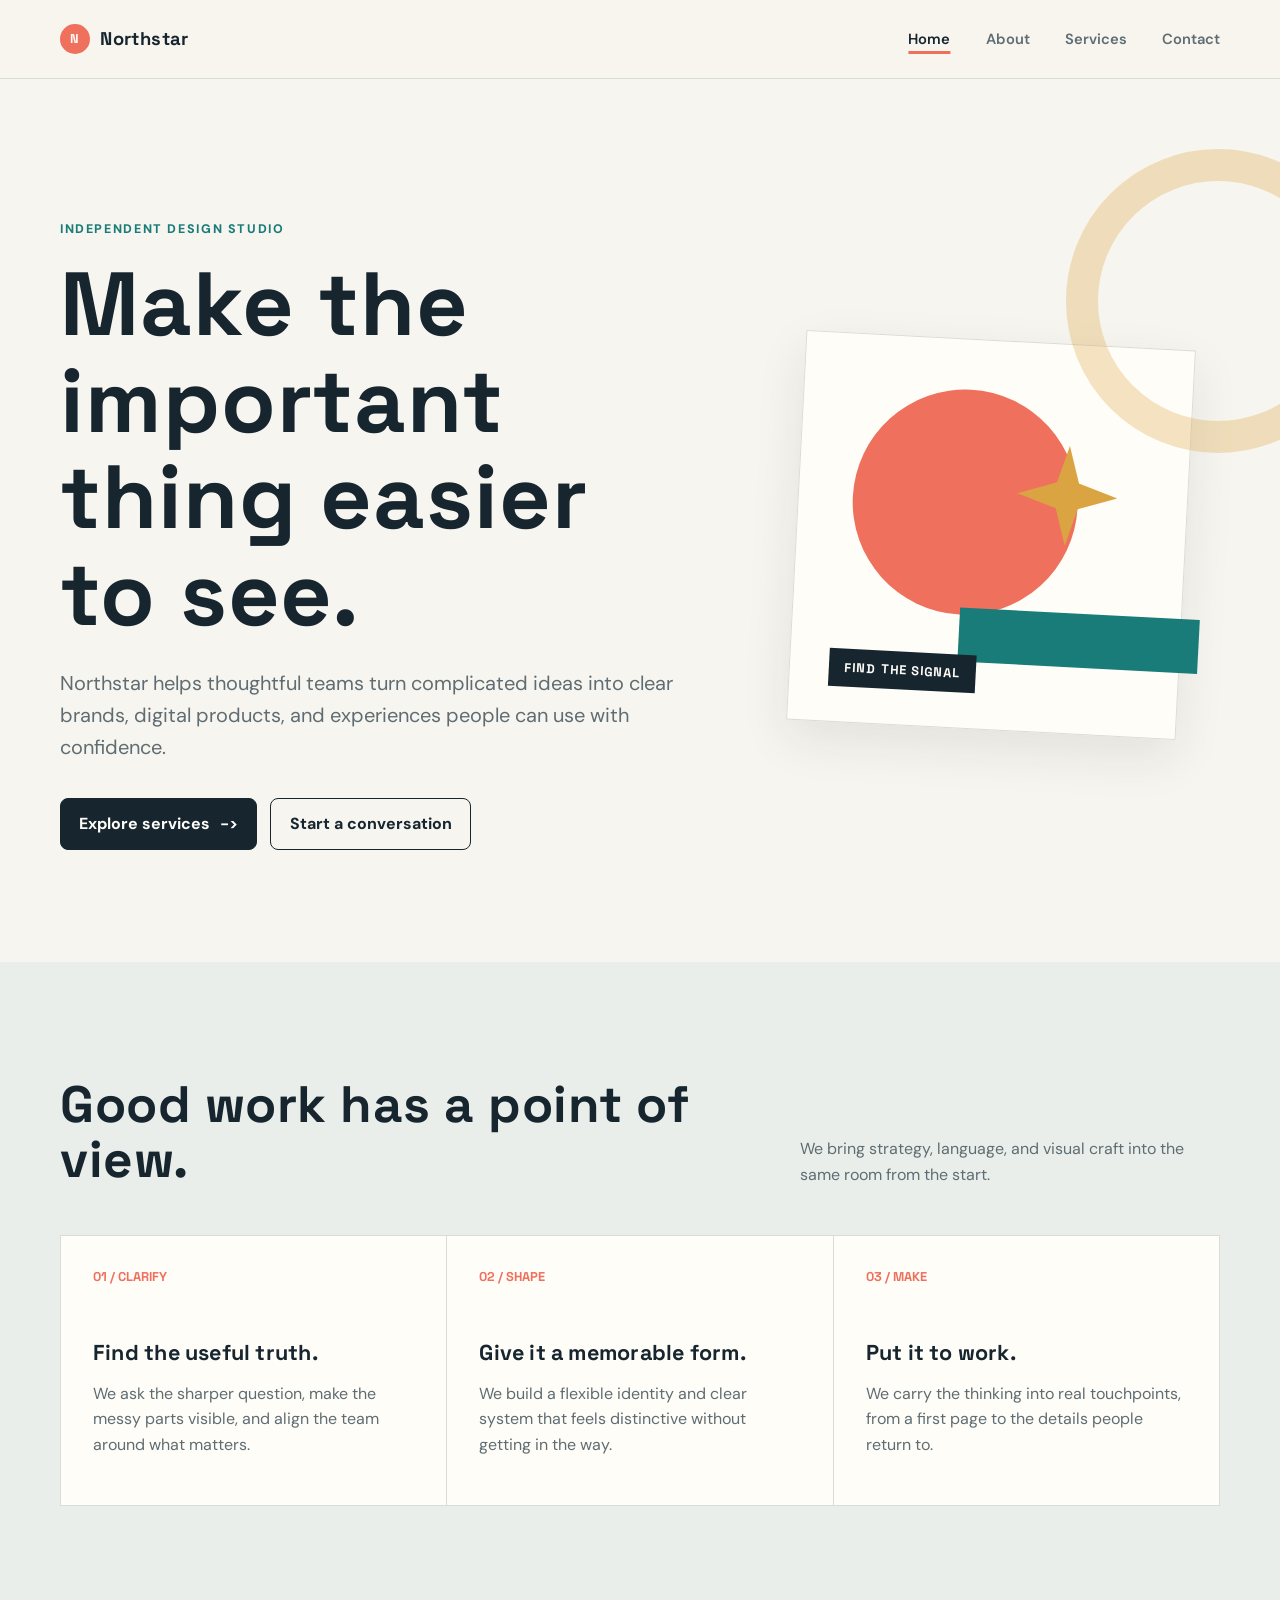
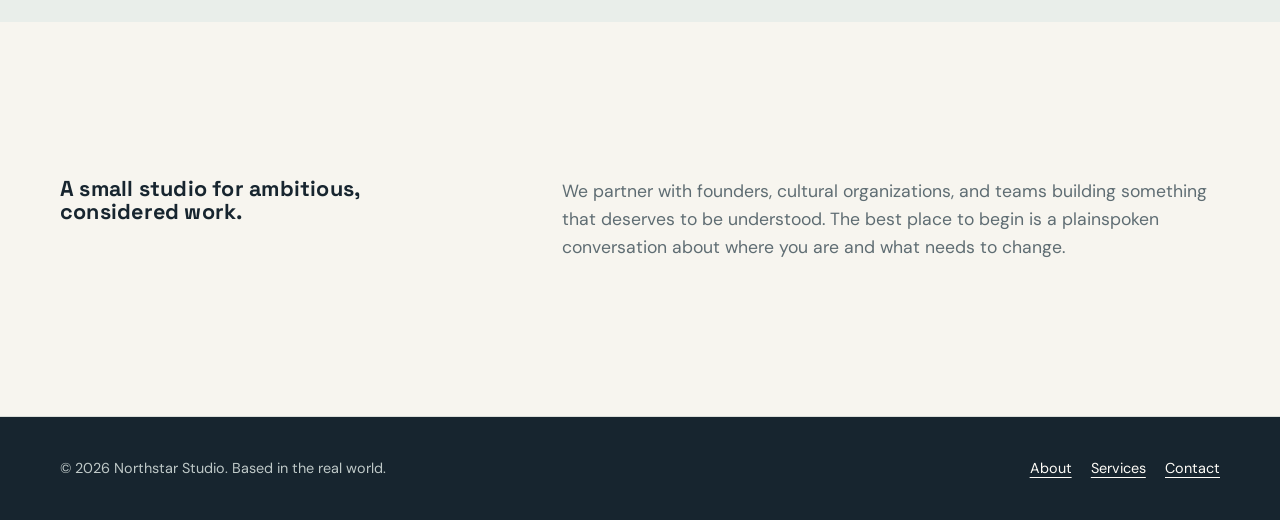
==== index.html @ 001221ac "Create multipage static website" ====
<!doctype html>
<html lang="en">
<head>
  <meta charset="utf-8">
  <meta name="viewport" content="width=device-width, initial-scale=1">
  <title>Northstar Studio | Clear ideas, made useful</title>
  <meta name="description" content="Northstar Studio is an independent design studio helping thoughtful teams turn complex ideas into clear, useful experiences.">
  <meta property="og:title" content="Northstar Studio | Clear ideas, made useful">
  <meta property="og:description" content="An independent design studio for clear, useful brand and digital experiences.">
  <meta property="og:type" content="website">
  <meta property="og:url" content="/index.html">
  <link rel="icon" href="assets/favicon.svg" type="image/svg+xml">
  <link rel="preconnect" href="https://fonts.googleapis.com">
  <link rel="preconnect" href="https://fonts.gstatic.com" crossorigin>
  <link href="https://fonts.googleapis.com/css2?family=DM+Sans:wght@400;500;600;700&family=Space+Grotesk:wght@500;600;700&display=swap" rel="stylesheet">
  <link rel="stylesheet" href="styles.css">
</head>
<body>
  <a class="skip-link" href="#main-content">Skip to content</a>
  <header class="site-header">
    <div class="container nav-wrap">
      <a class="logo" href="index.html" aria-label="Northstar Studio home"><span class="logo-mark" aria-hidden="true">N</span> Northstar</a>
      <button class="menu-button" type="button" data-menu-button aria-expanded="false" aria-controls="primary-navigation">Menu</button>
      <nav id="primary-navigation" data-primary-navigation aria-label="Primary navigation">
        <ul class="nav-list">
          <li><a href="index.html" aria-current="page">Home</a></li>
          <li><a href="about.html">About</a></li>
          <li><a href="services.html">Services</a></li>
          <li><a href="contact.html">Contact</a></li>
        </ul>
      </nav>
    </div>
  </header>
  <main id="main-content">
    <section class="hero">
      <div class="container hero-grid">
        <div>
          <p class="eyebrow">Independent design studio</p>
          <h1>Make the important thing easier to see.</h1>
          <p class="lede">Northstar helps thoughtful teams turn complicated ideas into clear brands, digital products, and experiences people can use with confidence.</p>
          <div class="hero-actions">
            <a class="button" href="services.html">Explore services <span aria-hidden="true">-&gt;</span></a>
            <a class="button button-secondary" href="contact.html">Start a conversation</a>
          </div>
        </div>
        <div class="signal-art" aria-label="Abstract Northstar Studio graphic" role="img">
          <div class="signal-frame"><span class="signal-star" aria-hidden="true"></span><span class="signal-label">Find the signal</span></div>
        </div>
      </div>
    </section>
    <section class="section section-muted" aria-labelledby="approach-title">
      <div class="container">
        <div class="section-heading"><h2 id="approach-title">Good work has a point of view.</h2><p>We bring strategy, language, and visual craft into the same room from the start.</p></div>
        <div class="grid-3">
          <article class="service-card"><span class="service-number">01 / CLARIFY</span><h3>Find the useful truth.</h3><p>We ask the sharper question, make the messy parts visible, and align the team around what matters.</p></article>
          <article class="service-card"><span class="service-number">02 / SHAPE</span><h3>Give it a memorable form.</h3><p>We build a flexible identity and clear system that feels distinctive without getting in the way.</p></article>
          <article class="service-card"><span class="service-number">03 / MAKE</span><h3>Put it to work.</h3><p>We carry the thinking into real touchpoints, from a first page to the details people return to.</p></article>
        </div>
      </div>
    </section>
    <section class="section" aria-labelledby="fit-title">
      <div class="container">
        <div class="band"><h3 id="fit-title">A small studio for ambitious, considered work.</h3><p>We partner with founders, cultural organizations, and teams building something that deserves to be understood. The best place to begin is a plainspoken conversation about where you are and what needs to change.</p></div>
      </div>
    </section>
  </main>
  <footer class="site-footer"><div class="container footer-wrap"><p>&copy; <span data-current-year>2026</span> Northstar Studio. Based in the real world.</p><nav class="footer-links" aria-label="Footer navigation"><a href="about.html">About</a><a href="services.html">Services</a><a href="contact.html">Contact</a></nav></div></footer>
  <script src="script.js" defer></script>
</body>
</html>
---- styles.css ----
:root {
  --ink: #17252f;
  --muted: #5f6d73;
  --paper: #f7f5ef;
  --white: #fffdf8;
  --line: #d9ddd8;
  --coral: #ef705d;
  --teal: #197c78;
  --mustard: #d9a441;
  --shadow: 0 18px 50px rgba(23, 37, 47, 0.09);
  --radius: 8px;
  --max-width: 1160px;
}

* { box-sizing: border-box; }
html { scroll-behavior: smooth; }
body {
  margin: 0;
  color: var(--ink);
  background: var(--paper);
  font-family: "DM Sans", "Segoe UI", sans-serif;
  line-height: 1.6;
}
img { max-width: 100%; display: block; }
a { color: inherit; }
:focus-visible { outline: 3px solid var(--mustard); outline-offset: 4px; }
.skip-link {
  position: absolute;
  top: 0;
  left: 1rem;
  padding: .65rem 1rem;
  color: var(--white);
  background: var(--ink);
  transform: translateY(-120%);
  transition: transform .2s ease;
  z-index: 10;
}
.skip-link:focus { transform: translateY(0); }
.container { width: min(var(--max-width), calc(100% - 2.5rem)); margin-inline: auto; }
.site-header { border-bottom: 1px solid var(--line); background: rgba(247, 245, 239, .96); }
.nav-wrap { min-height: 78px; display: flex; align-items: center; justify-content: space-between; gap: 2rem; }
.logo { display: inline-flex; align-items: center; gap: .65rem; color: var(--ink); text-decoration: none; font: 700 1.15rem/1 "Space Grotesk", sans-serif; letter-spacing: .02em; }
.logo-mark { width: 30px; height: 30px; display: grid; place-items: center; color: var(--white); background: var(--coral); border-radius: 50%; font-size: .8rem; }
.menu-button { display: none; padding: .55rem .7rem; border: 1px solid var(--line); border-radius: var(--radius); color: var(--ink); background: var(--white); font: 700 .8rem "DM Sans", sans-serif; cursor: pointer; }
.nav-list { display: flex; align-items: center; gap: clamp(1rem, 3vw, 2.2rem); margin: 0; padding: 0; list-style: none; }
.nav-list a { color: var(--muted); text-decoration: none; font-size: .92rem; font-weight: 600; }
.nav-list a:hover, .nav-list a[aria-current="page"] { color: var(--ink); }
.nav-list a[aria-current="page"] { text-decoration: underline; text-decoration-color: var(--coral); text-decoration-thickness: 3px; text-underline-offset: 7px; }
.button { display: inline-flex; align-items: center; justify-content: center; gap: .6rem; min-height: 48px; padding: .75rem 1.15rem; border: 1px solid var(--ink); border-radius: var(--radius); background: var(--ink); color: var(--white); text-decoration: none; font-weight: 700; transition: transform .2s ease, background .2s ease; }
.button:hover { transform: translateY(-2px); background: var(--teal); border-color: var(--teal); }
.button-secondary { color: var(--ink); background: transparent; }
.button-secondary:hover { color: var(--white); }
.eyebrow { margin: 0 0 1rem; color: var(--teal); font-size: .78rem; font-weight: 800; letter-spacing: .13em; text-transform: uppercase; }
h1, h2, h3 { margin: 0; font-family: "Space Grotesk", "Segoe UI", sans-serif; line-height: 1.08; letter-spacing: .01em; }
h1 { max-width: 760px; font-size: clamp(2.8rem, 7vw, 5.8rem); }
h2 { font-size: clamp(2rem, 4vw, 3.4rem); }
h3 { font-size: 1.35rem; }
.lede { max-width: 640px; margin: 1.5rem 0 0; color: var(--muted); font-size: clamp(1.05rem, 2vw, 1.25rem); }
.hero { padding: clamp(5rem, 11vw, 9rem) 0 clamp(4rem, 9vw, 7rem); position: relative; overflow: hidden; }
.hero::after { content: ""; position: absolute; width: 240px; height: 240px; right: -90px; top: 70px; border: 32px solid var(--mustard); border-radius: 50%; opacity: .3; }
.hero-actions { display: flex; flex-wrap: wrap; gap: .8rem; margin-top: 2.2rem; }
.hero-grid { display: grid; grid-template-columns: 1.15fr .85fr; align-items: center; gap: 5rem; }
.signal-art { min-height: 390px; position: relative; display: grid; place-items: center; }
.signal-frame { width: min(100%, 390px); aspect-ratio: 1; position: relative; border: 1px solid var(--line); background: var(--white); box-shadow: var(--shadow); transform: rotate(3deg); }
.signal-frame::before, .signal-frame::after { content: ""; position: absolute; background: var(--coral); }
.signal-frame::before { width: 58%; height: 58%; top: 13%; left: 14%; border-radius: 50%; }
.signal-frame::after { width: 62%; height: 14%; right: -5%; bottom: 17%; background: var(--teal); }
.signal-star { position: absolute; z-index: 1; top: 26%; right: 18%; width: 100px; aspect-ratio: 1; background: var(--mustard); clip-path: polygon(50% 0, 61% 37%, 100% 50%, 61% 63%, 50% 100%, 39% 63%, 0 50%, 39% 37%); }
.signal-label { position: absolute; z-index: 2; bottom: 9%; left: 10%; padding: .75rem 1rem; color: var(--white); background: var(--ink); font: 700 .8rem/1.1 "Space Grotesk", sans-serif; letter-spacing: .08em; text-transform: uppercase; }
.section { padding: clamp(4.5rem, 9vw, 7.5rem) 0; }
.section-muted { background: #e9eeea; }
.section-heading { display: flex; align-items: end; justify-content: space-between; gap: 2rem; margin-bottom: 3rem; }
.section-heading p { max-width: 420px; margin: 0; color: var(--muted); }
.grid-3 { display: grid; grid-template-columns: repeat(3, 1fr); gap: 1px; background: var(--line); border: 1px solid var(--line); }
.service-card { min-height: 260px; padding: 2rem; background: var(--white); }
.service-number { display: block; margin-bottom: 3.5rem; color: var(--coral); font: 700 .8rem "Space Grotesk", sans-serif; }
.service-card p, .content-copy p { color: var(--muted); }
.service-card a { display: inline-block; margin-top: 1rem; color: var(--teal); font-weight: 700; text-underline-offset: 4px; }
.band { display: grid; grid-template-columns: .8fr 1.2fr; gap: 4rem; align-items: start; padding: 2.5rem 0; border-top: 1px solid var(--line); }
.band:first-child { border-top: 0; }
.band h3 { max-width: 330px; }
.band p { max-width: 660px; margin: 0; color: var(--muted); font-size: 1.1rem; }
.page-hero { padding: clamp(4rem, 9vw, 7rem) 0; border-bottom: 1px solid var(--line); }
.page-hero h1 { max-width: 850px; }
.page-hero .lede { max-width: 680px; }
.split { display: grid; grid-template-columns: .75fr 1.25fr; gap: 5rem; }
.list { display: grid; gap: 1rem; margin: 0; padding: 0; list-style: none; }
.list li { padding: 1rem 0 1rem 2rem; border-top: 1px solid var(--line); position: relative; }
.list li::before { content: ""; width: 9px; height: 9px; position: absolute; top: 1.55rem; left: 0; background: var(--coral); border-radius: 50%; }
.contact-grid { display: grid; grid-template-columns: repeat(3, 1fr); gap: 1.25rem; }
.contact-item { padding: 1.5rem; border-top: 4px solid var(--teal); background: var(--white); box-shadow: var(--shadow); }
.contact-item h2 { margin-bottom: .7rem; font-size: 1rem; }
.contact-item a { color: var(--teal); font-weight: 700; }
.not-found { min-height: calc(100vh - 250px); display: grid; place-items: center; text-align: center; }
.not-found h1 { font-size: clamp(5rem, 18vw, 12rem); color: var(--coral); }
.not-found p { max-width: 480px; margin: 1rem auto 2rem; color: var(--muted); }
.site-footer { padding: 2.5rem 0; border-top: 1px solid var(--line); background: var(--ink); color: var(--white); }
.footer-wrap { display: flex; align-items: center; justify-content: space-between; gap: 2rem; }
.footer-wrap p { margin: 0; color: #bfc9c8; font-size: .9rem; }
.footer-links { display: flex; gap: 1.2rem; font-size: .9rem; }
.footer-links a { color: var(--white); text-underline-offset: 4px; }
@media (max-width: 760px) {
  .container { width: min(var(--max-width), calc(100% - 2rem)); }
  .nav-wrap { min-height: auto; padding: 1.25rem 0; align-items: flex-start; }
  .menu-button { display: inline-block; }
  [data-primary-navigation] { display: none; width: 100%; }
  [data-primary-navigation][data-open] { display: block; }
  .nav-list { flex-wrap: wrap; justify-content: flex-end; gap: .7rem 1rem; }
  .nav-list a { font-size: .84rem; }
  .hero-grid, .split, .band { grid-template-columns: 1fr; gap: 2.5rem; }
  .hero { padding-top: 4rem; }
  .signal-art { min-height: 300px; }
  .signal-frame { width: min(82vw, 340px); }
  .section-heading { display: block; }
  .section-heading p { margin-top: 1rem; }
  .grid-3, .contact-grid { grid-template-columns: 1fr; }
  .service-card { min-height: auto; }
  .service-number { margin-bottom: 2rem; }
  .footer-wrap { display: block; }
  .footer-links { margin-top: 1rem; }
}
@media (prefers-reduced-motion: reduce) {
  *, *::before, *::after { scroll-behavior: auto !important; transition-duration: .01ms !important; }
}
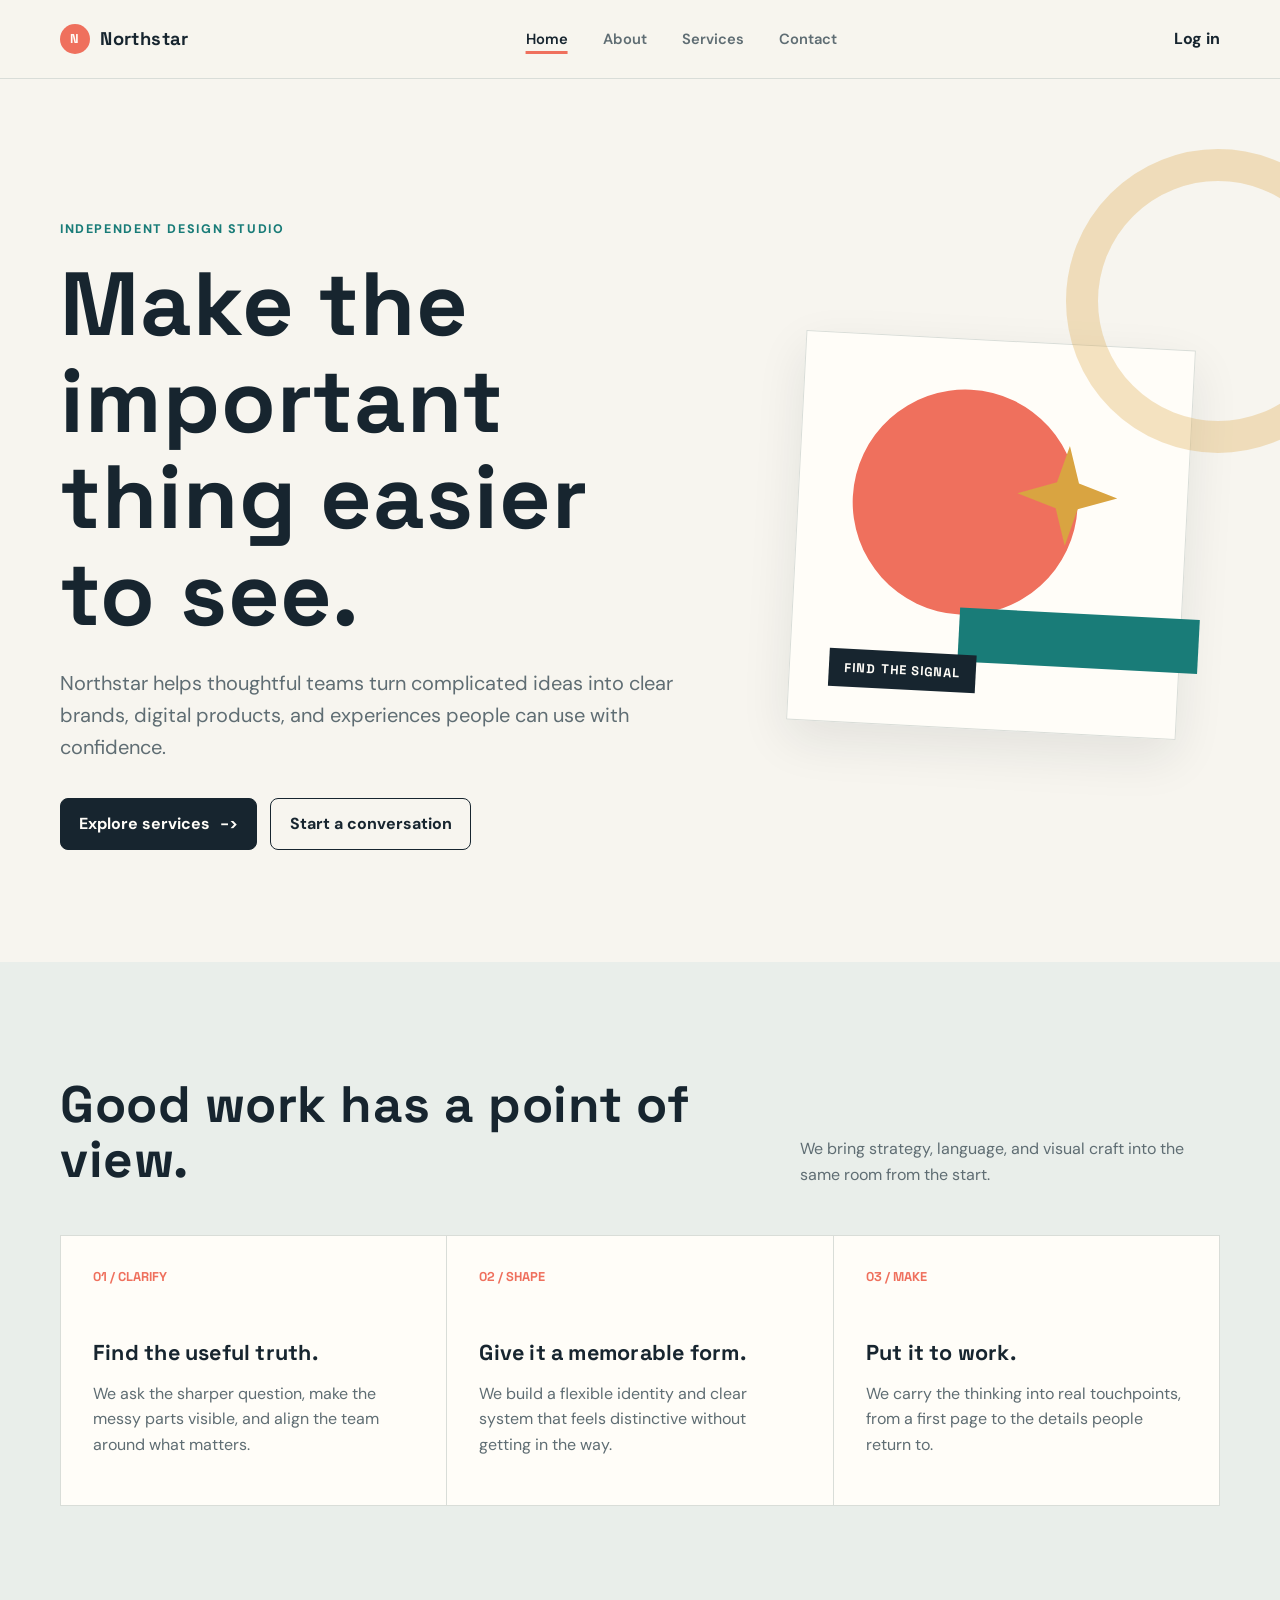
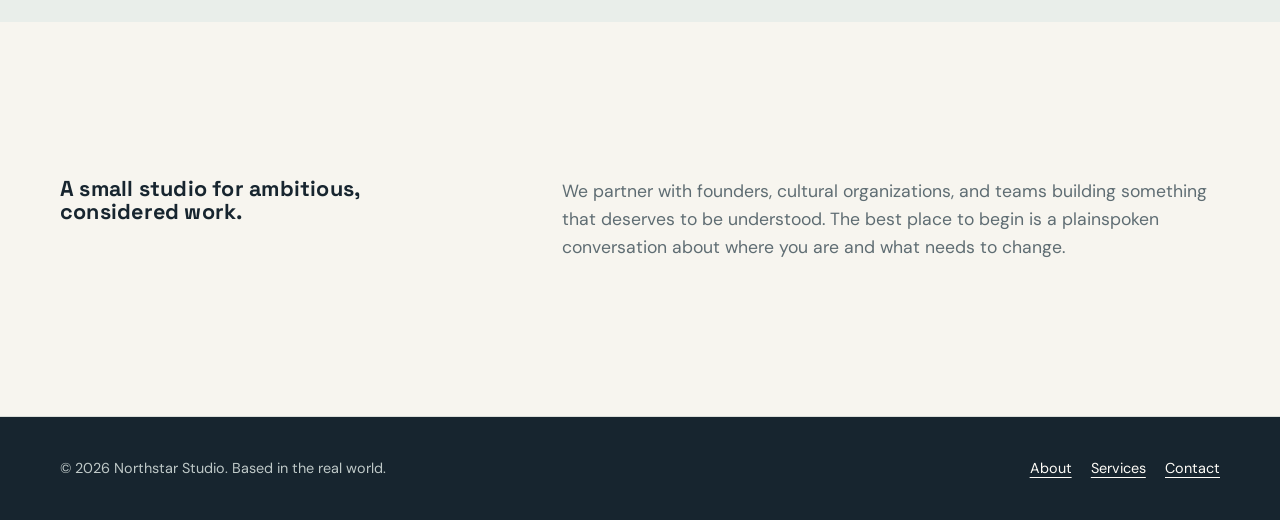
==== commit c86fe297: "Add session login" ====
--- a/index.html
+++ b/index.html
@@ -29,6 +29,16 @@
           <li><a href="contact.html">Contact</a></li>
         </ul>
       </nav>
+      <div class="nav-actions">
+        <div class="auth-links" data-auth-area>
+          <a class="auth-link" data-login-link href="login.html">Log in</a>
+          <div class="user-badge" data-user-block hidden>
+            <span>Hi,</span>
+            <strong data-auth-name>Guest</strong>
+            <button class="button auth-button" type="button" data-logout-button>Log out</button>
+          </div>
+        </div>
+      </div>
     </div>
   </header>
   <main id="main-content">
--- a/styles.css
+++ b/styles.css
@@ -46,6 +46,14 @@
 .nav-list a { color: var(--muted); text-decoration: none; font-size: .92rem; font-weight: 600; }
 .nav-list a:hover, .nav-list a[aria-current="page"] { color: var(--ink); }
 .nav-list a[aria-current="page"] { text-decoration: underline; text-decoration-color: var(--coral); text-decoration-thickness: 3px; text-underline-offset: 7px; }
+.nav-actions { display: flex; align-items: center; gap: 1rem; }
+.auth-links { display: flex; align-items: center; gap: .75rem; }
+.auth-link { color: var(--ink); text-decoration: none; font-weight: 700; }
+.user-badge { display: flex; align-items: center; gap: .75rem; padding: .35rem .55rem .35rem .85rem; border: 1px solid var(--line); border-radius: 999px; background: var(--white); }
+.user-badge span { color: var(--ink); font-size: .8rem; }
+.user-badge strong { font-size: .85rem; }
+.auth-button { min-height: 36px; padding: .45rem .8rem; font-size: .78rem; }
+[hidden] { display: none !important; }
 .button { display: inline-flex; align-items: center; justify-content: center; gap: .6rem; min-height: 48px; padding: .75rem 1.15rem; border: 1px solid var(--ink); border-radius: var(--radius); background: var(--ink); color: var(--white); text-decoration: none; font-weight: 700; transition: transform .2s ease, background .2s ease; }
 .button:hover { transform: translateY(-2px); background: var(--teal); border-color: var(--teal); }
 .button-secondary { color: var(--ink); background: transparent; }
@@ -91,6 +99,16 @@
 .contact-item { padding: 1.5rem; border-top: 4px solid var(--teal); background: var(--white); box-shadow: var(--shadow); }
 .contact-item h2 { margin-bottom: .7rem; font-size: 1rem; }
 .contact-item a { color: var(--teal); font-weight: 700; }
+.auth-page { padding: clamp(4rem, 9vw, 7rem) 0; }
+.auth-shell { display: grid; place-items: center; }
+.auth-card { width: min(100%, 540px); padding: clamp(2rem, 5vw, 3rem); background: var(--white); border: 1px solid var(--line); box-shadow: var(--shadow); border-radius: calc(var(--radius) + 4px); }
+.auth-form { display: grid; gap: 1.15rem; margin-top: 2rem; }
+.auth-field { display: grid; gap: .5rem; }
+.auth-field label { font-weight: 700; }
+.auth-field input { width: 100%; min-height: 48px; padding: .8rem 1rem; border: 1px solid var(--line); border-radius: var(--radius); background: #fff; color: var(--ink); font: inherit; }
+.auth-status { margin: 0; font-size: .92rem; color: var(--muted); }
+.auth-status[data-state="error"] { color: #b12d2d; }
+.auth-status[data-state="success"] { color: var(--teal); }
 .not-found { min-height: calc(100vh - 250px); display: grid; place-items: center; text-align: center; }
 .not-found h1 { font-size: clamp(5rem, 18vw, 12rem); color: var(--coral); }
 .not-found p { max-width: 480px; margin: 1rem auto 2rem; color: var(--muted); }
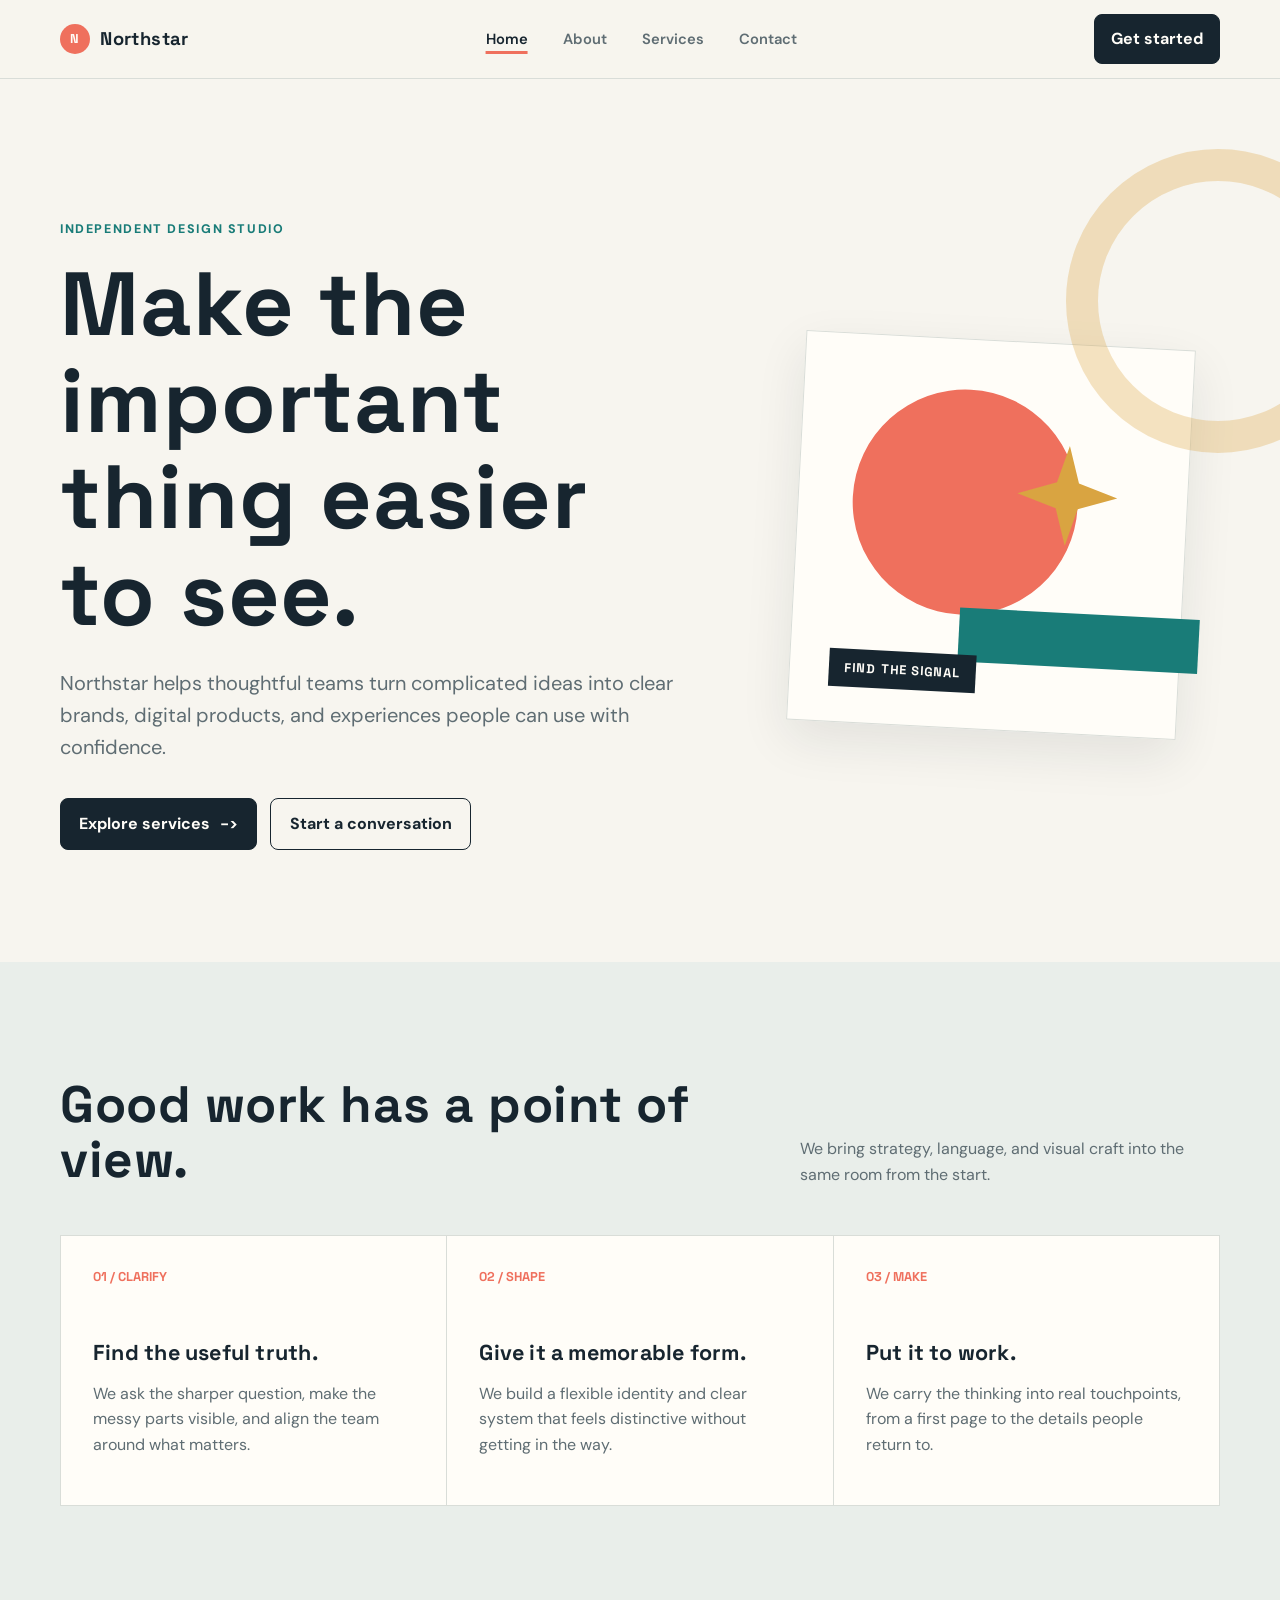
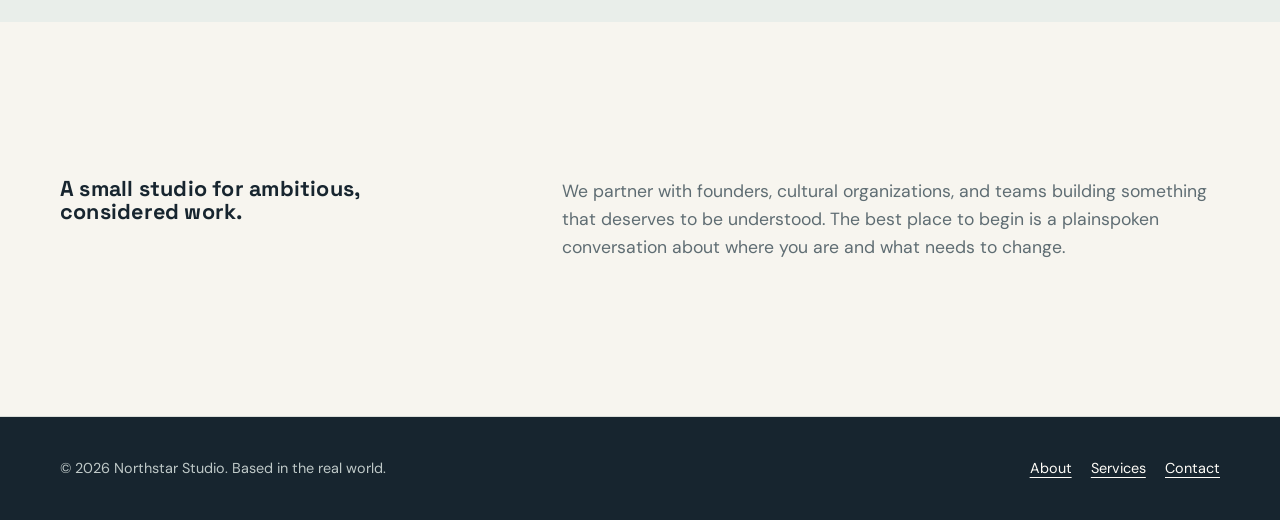
==== commit 13f82db4: "Simplify auth button" ====
--- a/index.html
+++ b/index.html
@@ -31,7 +31,7 @@
       </nav>
       <div class="nav-actions">
         <div class="auth-links" data-auth-area>
-          <a class="auth-link" data-login-link href="login.html">Log in</a>
+          <a class="auth-link primary" data-login-link href="login.html">Get started</a>
           <div class="user-badge" data-user-block hidden>
             <span>Hi,</span>
             <strong data-auth-name>Guest</strong>
--- a/styles.css
+++ b/styles.css
@@ -49,6 +49,7 @@
 .nav-actions { display: flex; align-items: center; gap: 1rem; }
 .auth-links { display: flex; align-items: center; gap: .75rem; }
 .auth-link { color: var(--ink); text-decoration: none; font-weight: 700; }
+.auth-link.primary { display: inline-flex; align-items: center; justify-content: center; min-height: 42px; padding: .7rem 1rem; border: 1px solid var(--ink); border-radius: var(--radius); background: var(--ink); color: var(--white); text-decoration: none; }
 .user-badge { display: flex; align-items: center; gap: .75rem; padding: .35rem .55rem .35rem .85rem; border: 1px solid var(--line); border-radius: 999px; background: var(--white); }
 .user-badge span { color: var(--ink); font-size: .8rem; }
 .user-badge strong { font-size: .85rem; }
